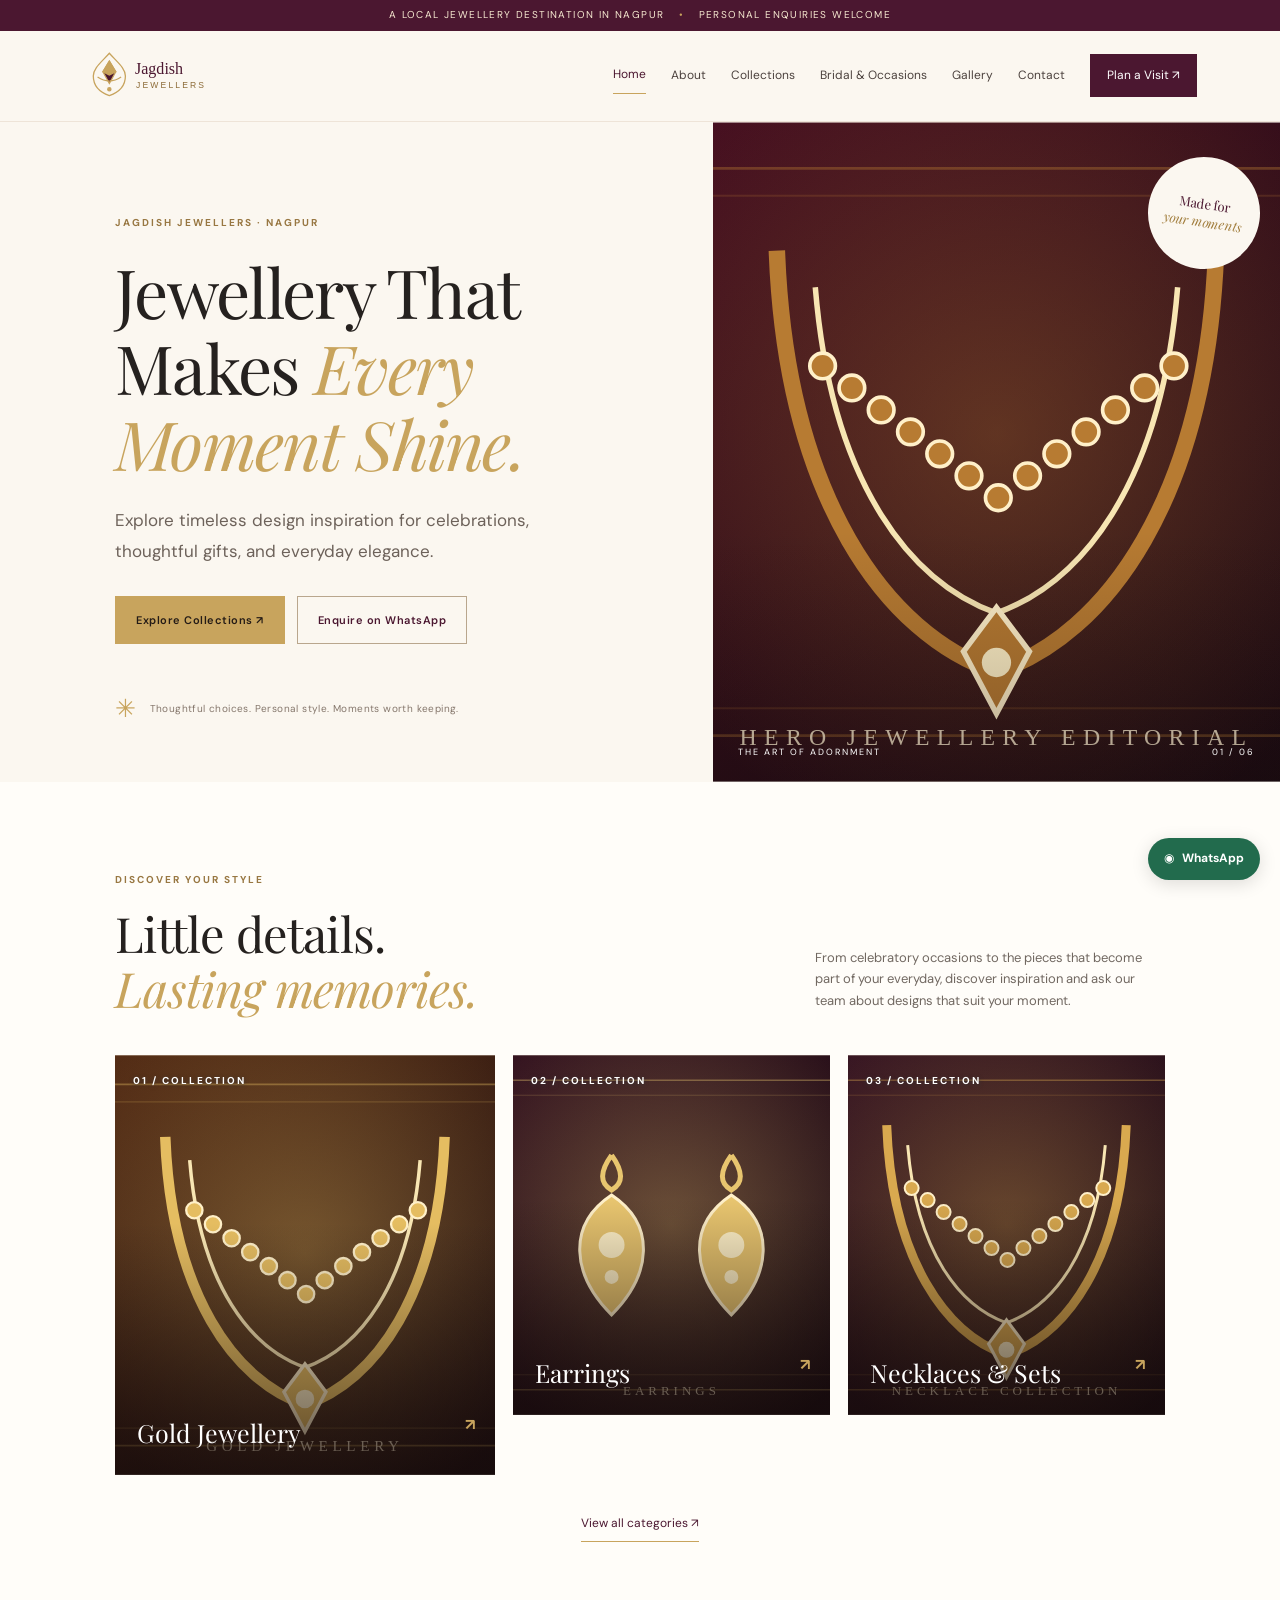
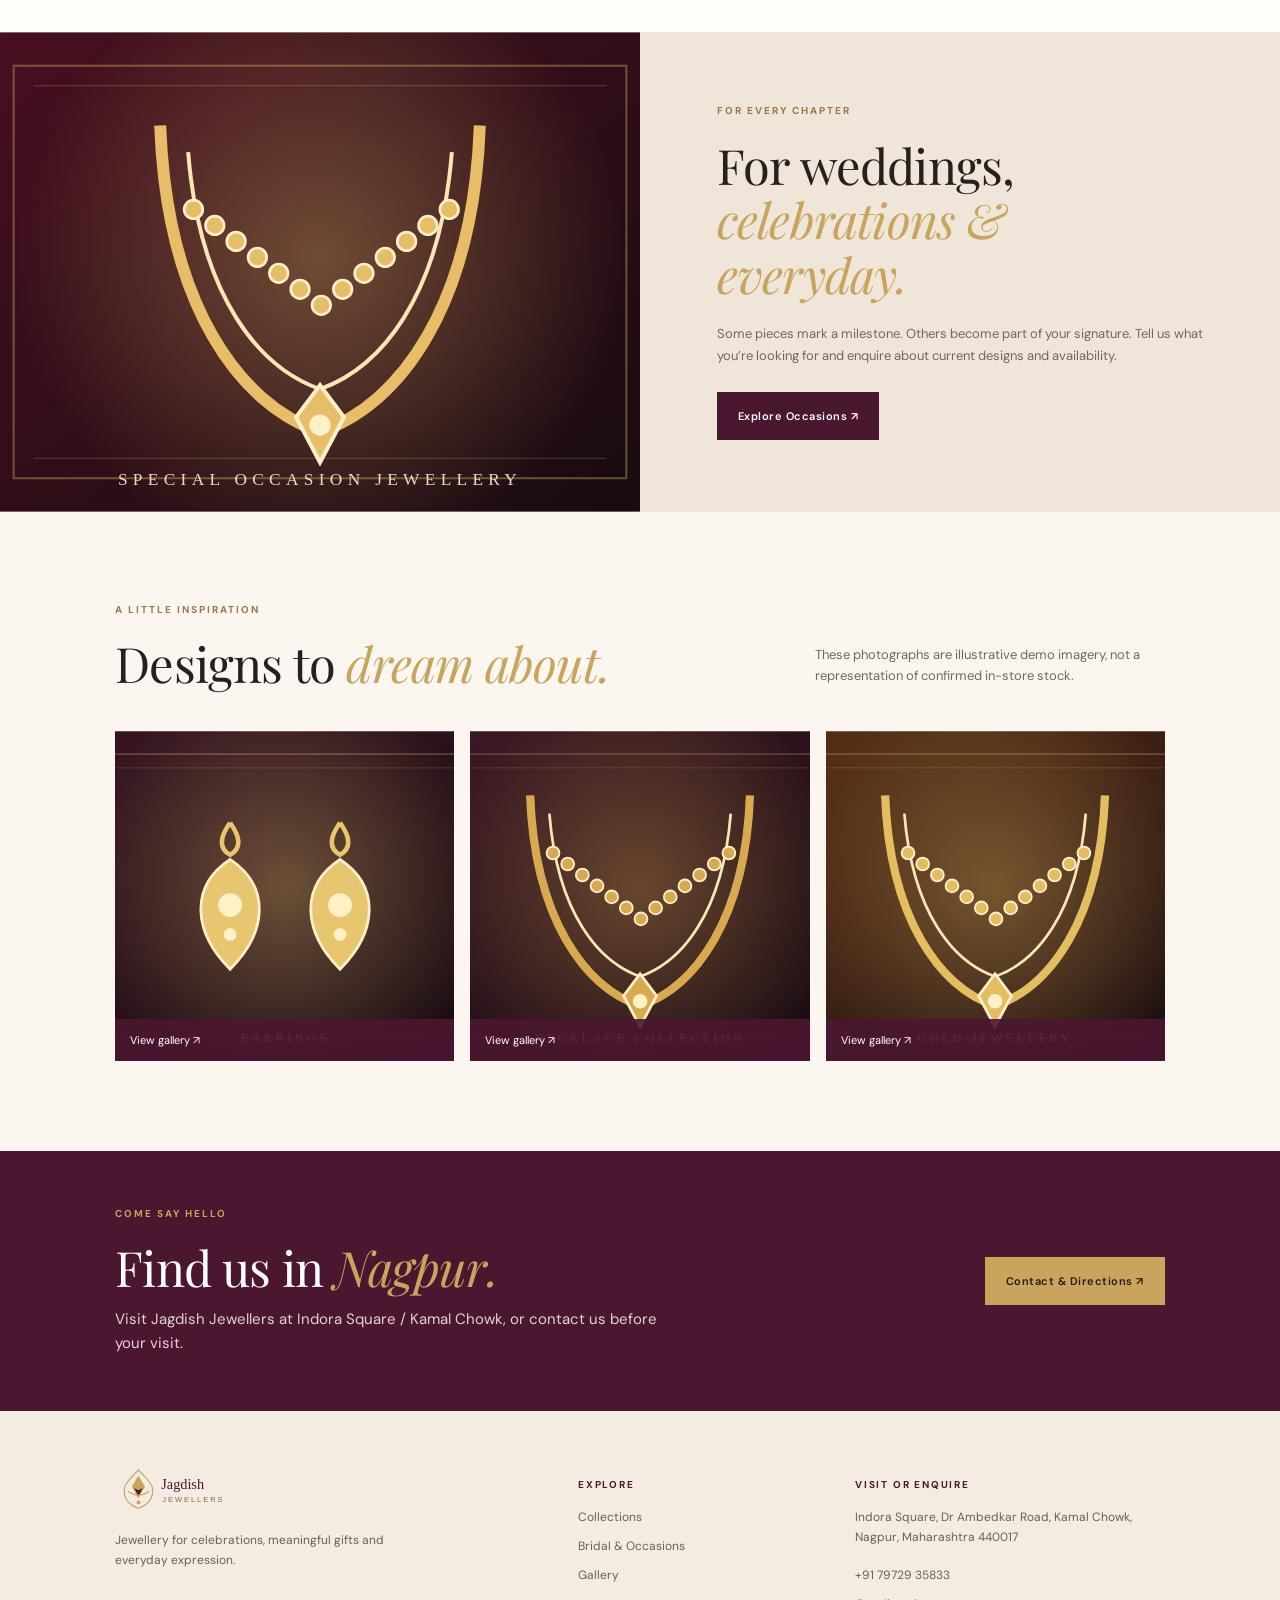
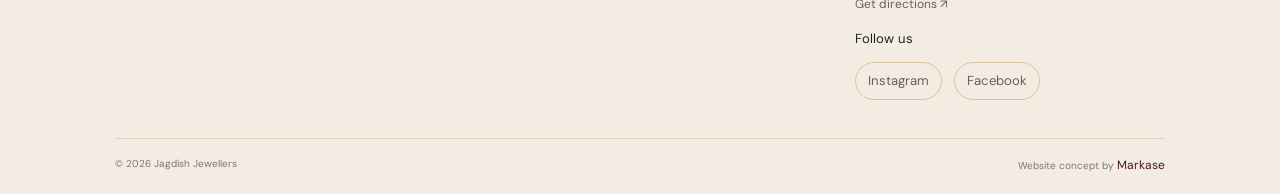
==== index.html @ 0ec29e6e "first commit" ====
<!doctype html><html lang="en"><head><meta charset="utf-8"><meta name="viewport" content="width=device-width, initial-scale=1"><title>Jewellery That Makes Every Moment Shine | Jagdish Jewellers, Nagpur</title><meta name="description" content="Discover jewellery inspiration for celebrations, thoughtful gifts and everyday elegance at Jagdish Jewellers in Nagpur."><meta name="theme-color" content="#4B1730"><meta property="og:type" content="website"><meta property="og:title" content="Jewellery That Makes Every Moment Shine | Jagdish Jewellers"><meta property="og:description" content="Discover jewellery inspiration for celebrations, thoughtful gifts and everyday elegance at Jagdish Jewellers in Nagpur."><meta property="og:image" content="assets/images/hero-jewellery.svg"><link rel="icon" href="assets/images/favicon.svg" type="image/svg+xml"><link rel="stylesheet" href="assets/css/styles.css"></head><body><a class="skip-link" href="#main">Skip to content</a><div class="topline">A local jewellery destination in Nagpur <span>•</span> Personal enquiries welcome</div><header class="site-header"><a class="brand" href="index.html" aria-label="Jagdish Jewellers home"><img src="assets/images/jagdish-jewellers-logo.svg" alt="Jagdish Jewellers"></a><button class="menu-toggle" aria-expanded="false" aria-controls="primary-nav">Menu ☰</button><nav id="primary-nav" class="nav"><a href="index.html" aria-current="page">Home</a><a href="about.html">About</a><a href="collections.html">Collections</a><a href="bridal.html">Bridal & Occasions</a><a href="gallery.html">Gallery</a><a href="contact.html">Contact</a><a class="nav-call" href="contact.html">Plan a Visit ↗</a></nav></header><main id="main"><section class="hero"><div class="hero-copy"><p class="eyebrow">JAGDISH JEWELLERS · NAGPUR</p><h1>Jewellery That Makes <em>Every Moment Shine.</em></h1><p class="lead">Explore timeless design inspiration for celebrations, thoughtful gifts, and everyday elegance.</p><div class="button-row"><a class="button button-gold" href="collections.html">Explore Collections ↗</a><a class="button button-outline" data-whatsapp href="#">Enquire on WhatsApp</a></div><div class="hero-note"><span class="ornament">✳</span><span>Thoughtful choices. Personal style. Moments worth keeping.</span></div></div><div class="hero-visual"><img class="hero-image" src="assets/images/hero-jewellery.svg" alt="Editorial jewellery inspiration in warm golden light"><div class="image-caption"><span>THE ART OF ADORNMENT</span><span>01 / 06</span></div><div class="hero-stamp">Made for<br><i>your moments</i></div></div></section><section class="intro-section section-pad"><div class="section-kicker">DISCOVER YOUR STYLE</div><div class="section-heading"><h2>Little details.<br><em>Lasting memories.</em></h2><p>From celebratory occasions to the pieces that become part of your everyday, discover inspiration and ask our team about designs that suit your moment.</p></div><div class="collection-grid"><a class="collection-card collection-tall" href="collections.html#gold"><img src="assets/images/gold-jewellery.svg" alt="Gold jewellery inspiration"><span class="card-index">01 / COLLECTION</span><span class="collection-title">Gold Jewellery <b>↗</b></span></a><a class="collection-card" href="collections.html#earrings"><img src="assets/images/earrings.svg" alt="Elegant earrings inspiration"><span class="card-index">02 / COLLECTION</span><span class="collection-title">Earrings <b>↗</b></span></a><a class="collection-card" href="collections.html#necklaces"><img src="assets/images/necklaces.svg" alt="Necklace design inspiration"><span class="card-index">03 / COLLECTION</span><span class="collection-title">Necklaces & Sets <b>↗</b></span></a></div><div class="center-link"><a class="text-link" href="collections.html">View all categories ↗</a></div></section><section class="occasion-band"><div class="occasion-photo"><img src="assets/images/occasion-jewellery.svg" alt="Jewellery styled for a special occasion" loading="lazy"></div><div class="occasion-copy"><p class="eyebrow">FOR EVERY CHAPTER</p><h2>For weddings,<br><em>celebrations & everyday.</em></h2><p>Some pieces mark a milestone. Others become part of your signature. Tell us what you’re looking for and enquire about current designs and availability.</p><a class="button button-dark" href="bridal.html">Explore Occasions ↗</a></div></section><section class="featured section-pad"><div class="section-kicker">A LITTLE INSPIRATION</div><div class="section-heading"><h2>Designs to <em>dream about.</em></h2><p>These photographs are illustrative demo imagery, not a representation of confirmed in-store stock.</p></div><div class="featured-grid"><a class="feature-tile" href="gallery.html"><img src="assets/images/earrings.svg" alt="Illustrative jewellery photography" loading="lazy"><span>View gallery ↗</span></a><a class="feature-tile" href="gallery.html"><img src="assets/images/necklaces.svg" alt="Illustrative jewellery photography" loading="lazy"><span>View gallery ↗</span></a><a class="feature-tile" href="gallery.html"><img src="assets/images/gold-jewellery.svg" alt="Illustrative jewellery photography" loading="lazy"><span>View gallery ↗</span></a></div></section><section class="visit-strip"><div><p class="eyebrow">COME SAY HELLO</p><h2>Find us in <em>Nagpur.</em></h2><p>Visit Jagdish Jewellers at Indora Square / Kamal Chowk, or contact us before your visit.</p></div><a class="button button-gold" href="contact.html">Contact & Directions ↗</a></section></main><footer class="footer"><div class="footer-main"><div><a class="brand footer-brand" href="index.html"><img src="assets/images/jagdish-jewellers-logo.svg" alt="Jagdish Jewellers"></a><p>Jewellery for celebrations, meaningful gifts and everyday expression.</p></div><div><h3>Explore</h3><a href="collections.html">Collections</a><a href="bridal.html">Bridal & Occasions</a><a href="gallery.html">Gallery</a></div><div><h3>Visit or enquire</h3><p data-address>Indora Square, Dr Ambedkar Road, Kamal Chowk, Nagpur, Maharashtra 440017</p><a data-phone href="tel:+917972935833">+91 79729 35833</a><a data-directions target="_blank" rel="noopener">Get directions ↗</a><div class="social-links" data-social aria-label="Social media"><span>Follow us</span><a href="https://www.instagram.com/" target="_blank" rel="noopener" aria-label="Instagram platform">Instagram</a><a href="https://www.facebook.com/" target="_blank" rel="noopener" aria-label="Facebook platform">Facebook</a></div></div></div><div class="footer-bottom"><span>© <span data-year></span> Jagdish Jewellers</span><span>Website concept by <a href="https://markase.in" target="_blank" rel="noopener">Markase</a></span></div></footer><a class="whatsapp-float" data-whatsapp href="https://wa.me/917972935833" target="_blank" rel="noopener" aria-label="Chat with Jagdish Jewellers on WhatsApp">◉ <b>WhatsApp</b></a><script src="assets/js/site-config.js"></script><script src="assets/js/main.js"></script></body></html>
---- assets/css/styles.css ----
@import url('https://fonts.googleapis.com/css2?family=DM+Sans:wght@400;500;600;700&family=Playfair+Display:ital,wght@0,400;0,500;0,600;1,400;1,500&display=swap');
:root{--wine:#4b1730;--gold:#c8a45d;--ivory:#fbf7f0;--ink:#25211f;--muted:#716861;--beige:#ede3d5;--line:#dfd2c1}*{box-sizing:border-box}html{scroll-behavior:smooth}body{margin:0;background:var(--ivory);color:var(--ink);font-family:'DM Sans',sans-serif;font-size:15px;line-height:1.65}img{display:block;max-width:100%;object-fit:cover}a{color:inherit;text-decoration:none}button,input,select,textarea{font:inherit}button,a{ -webkit-tap-highlight-color:transparent}a:focus-visible,button:focus-visible,input:focus-visible,select:focus-visible,textarea:focus-visible{outline:3px solid var(--gold);outline-offset:3px}.skip-link{position:absolute;left:-9999px;top:0;background:white;padding:1rem;z-index:100}.skip-link:focus{left:1rem}.topline{background:var(--wine);color:#f7ead1;text-align:center;padding:7px 12px;font-size:10px;letter-spacing:1.4px;text-transform:uppercase}.topline span{color:var(--gold);padding:0 10px}.site-header{height:91px;padding:0 6.5%;display:flex;align-items:center;justify-content:space-between;background:var(--ivory);position:relative;z-index:10;border-bottom:1px solid #eee4d8}.brand img{width:225px;height:auto}.nav{display:flex;align-items:center;gap:25px;font-size:12px}.nav a{padding:8px 0;color:#4c423e}.nav a[aria-current=page]{color:var(--wine);border-bottom:1px solid var(--gold)}.nav .nav-call{background:var(--wine);color:white;padding:12px 17px}.nav-call span{color:var(--gold);padding-left:9px}.menu-toggle{display:none;background:none;border:1px solid var(--line);padding:8px 12px;color:var(--wine)}h1,h2,h3{font-family:'Playfair Display',Georgia,serif;font-weight:400;line-height:1.12;margin:0}h1{font-size:clamp(42px,5.3vw,76px);letter-spacing:-1.7px}h2{font-size:clamp(32px,3.8vw,51px);letter-spacing:-.8px}h3{font-size:26px}h1 em,h2 em{font-weight:400;color:var(--gold)}p{margin:0 0 18px}.eyebrow,.section-kicker,.card-index{font-size:10px;letter-spacing:2px;font-weight:700;color:#987742}.lead{font-size:17px;line-height:1.8;color:#6d625a;max-width:470px;margin:24px 0 30px}.button{display:inline-flex;align-items:center;justify-content:center;gap:17px;padding:14px 20px;font-size:11px;letter-spacing:.5px;font-weight:600;border:1px solid transparent;min-height:48px;cursor:pointer}.button-gold{background:var(--gold);color:#241b16}.button-outline{border-color:#b9a68d;color:var(--wine)}.button-dark{background:var(--wine);color:white}.button-row{display:flex;gap:12px;flex-wrap:wrap}.hero{display:grid;grid-template-columns:1fr 1.03fr;min-height:620px;padding-left:9%;gap:4%;overflow:hidden}.hero-copy{padding:93px 0 52px;align-self:center;max-width:550px}.hero-copy h1{margin-top:22px}.hero-visual{position:relative;min-height:600px}.hero-image{width:100%;height:100%;position:absolute;inset:0;object-position:center}.hero-visual:after{content:'';position:absolute;inset:0;background:linear-gradient(0deg,rgba(20,10,12,.3),transparent 38%);pointer-events:none}.image-caption{position:absolute;z-index:1;bottom:22px;left:25px;right:25px;display:flex;justify-content:space-between;color:white;font-size:9px;letter-spacing:2px}.hero-stamp{position:absolute;z-index:2;right:20px;top:35px;background:var(--ivory);border-radius:50%;width:112px;height:112px;display:flex;flex-direction:column;align-items:center;justify-content:center;text-align:center;font-family:'Playfair Display';font-size:13px;line-height:1.4;color:var(--wine);transform:rotate(8deg)}.hero-stamp i{color:#a17d3c}.hero-note{display:flex;align-items:center;gap:13px;margin-top:44px;font-size:10px;color:#85776c;letter-spacing:.4px}.ornament{font-size:25px;color:var(--gold)}.section-pad{padding:90px 9%}.intro-section{background:#fffdf9}.section-heading{display:flex;justify-content:space-between;align-items:end;gap:40px;margin:18px 0 40px}.section-heading h2{max-width:500px}.section-heading>p{max-width:350px;color:var(--muted);font-size:13px;margin-bottom:4px}.collection-grid{display:grid;grid-template-columns:1.2fr 1fr 1fr;gap:18px}.collection-card{position:relative;display:block;height:360px;overflow:hidden;background:var(--beige)}.collection-card img{height:100%;width:100%;transition:transform .5s}.collection-card:hover img,.feature-tile:hover img{transform:scale(1.04)}.collection-tall{height:420px}.collection-card:after{content:'';position:absolute;inset:40% 0 0;background:linear-gradient(transparent,rgba(20,10,10,.68))}.card-index{position:absolute;z-index:1;top:18px;left:18px;color:white;text-shadow:0 1px 4px #333}.collection-title{position:absolute;z-index:2;bottom:22px;left:22px;right:20px;color:white;font-family:'Playfair Display';font-size:25px;display:flex;justify-content:space-between}.collection-title b{font-family:'DM Sans';font-size:16px;color:var(--gold)}.center-link{text-align:center;margin-top:35px}.text-link{display:inline-block;border-bottom:1px solid var(--gold);padding:4px 0 7px;font-size:12px;color:var(--wine)}.text-link span{padding-left:14px;color:#987742}.occasion-band{display:grid;grid-template-columns:1fr 1fr;background:#efe5d8;min-height:480px}.occasion-photo img{width:100%;height:100%;min-height:480px}.occasion-copy{align-self:center;padding:70px 12%}.occasion-copy h2{margin:17px 0 22px}.occasion-copy p:not(.eyebrow){color:var(--muted);font-size:13px;margin-bottom:26px}.featured{background:var(--ivory)}.featured-grid{display:grid;grid-template-columns:repeat(3,1fr);gap:16px}.feature-tile{height:330px;position:relative;overflow:hidden}.feature-tile img{width:100%;height:100%;transition:transform .5s}.feature-tile span{position:absolute;bottom:0;left:0;right:0;background:rgba(75,23,48,.9);color:white;padding:12px 15px;font-size:11px}.visit-strip{padding:55px 9%;background:var(--wine);color:white;display:flex;align-items:center;justify-content:space-between;gap:30px}.visit-strip h2{margin:12px 0}.visit-strip p:not(.eyebrow){color:#e1d3d1;max-width:570px;margin:0}.visit-strip .eyebrow{color:var(--gold)}.footer{background:#f3ece2;padding:55px 9% 18px}.footer-main{display:grid;grid-template-columns:1.3fr .7fr 1fr;gap:60px;padding-bottom:38px}.footer-brand img{width:200px;margin-bottom:17px}.footer p,.footer a{font-size:12px;color:#6b5e56}.footer-main>div:first-child p{max-width:270px;margin-top:5px}.footer h3{font:700 10px 'DM Sans';letter-spacing:1.8px;text-transform:uppercase;color:var(--wine);margin:12px 0 17px}.footer-main>div:not(:first-child)>a{display:block;margin-bottom:9px}.footer-bottom{border-top:1px solid var(--line);padding-top:17px;display:flex;justify-content:space-between;font-size:10px;color:#81756c}.footer-bottom a{color:var(--wine)}.social-links{display:flex;gap:12px}.whatsapp-float{position:fixed;z-index:15;bottom:20px;right:20px;background:#226b4d;color:white;border-radius:30px;padding:11px 16px;box-shadow:0 4px 18px #0002;display:flex;gap:8px;align-items:center;font-size:12px}.whatsapp-float span{font-size:17px}.page-intro{padding:70px 9%;display:grid;grid-template-columns:1fr .9fr;align-items:center;gap:8%;background:#f0e6da}.page-intro h1{font-size:clamp(40px,4.8vw,66px);margin:18px 0}.intro-image{width:100%;height:420px}.story-section{display:grid;grid-template-columns:1fr 1fr;gap:9%;align-items:center}.story-image img{height:530px;width:100%}.story-copy h2{margin:18px 0 25px}.story-copy p{font-size:14px;color:var(--muted)}.small-note{font-size:11px;color:#87796d;margin-top:18px}.values-band{display:grid;grid-template-columns:repeat(3,1fr);background:#efe5d8;padding:55px 9%;gap:40px}.values-band span{color:#aa8747;font-size:11px;letter-spacing:2px}.values-band h3{margin:12px 0}.values-band p{font-size:12px;color:var(--muted);margin:0}.simple-cta{text-align:center;padding:80px 20px}.simple-cta h2{margin:16px auto 24px}.simple-cta>p:not(.eyebrow){color:var(--muted)}.page-banner{padding:85px 9%;text-align:center;position:relative;overflow:hidden}.page-banner h1{font-size:clamp(42px,5vw,68px);max-width:850px;margin:18px auto}.page-banner>p:not(.eyebrow){max-width:570px;margin:0 auto;color:var(--muted)}.burgundy-banner{background:var(--wine);color:white}.burgundy-banner .eyebrow{color:var(--gold)}.burgundy-banner h1 em{color:#e2c27b}.burgundy-banner>p:not(.eyebrow){color:#e6d8dc}.banner-ornament{color:var(--gold);font-size:44px;margin-top:22px}.category-grid{display:grid;grid-template-columns:1fr 1fr;gap:25px 22px}.category-card{background:#fffdf9;display:grid;grid-template-columns:.9fr 1fr;min-height:280px}.category-card>img{width:100%;height:100%;min-height:280px}.category-copy{padding:25px 22px;align-self:center}.category-copy .card-index{position:static;color:#a07b3a}.category-copy h2{font-size:27px;margin:10px 0}.category-copy p{font-size:12px;color:var(--muted)}.category-copy .text-link{font-size:10px}.bridal-hero{display:grid;grid-template-columns:.85fr 1.15fr;min-height:590px;background:#eee2d4}.bridal-hero-copy{padding:80px 7% 65px 15%;align-self:center}.bridal-hero h1{margin:20px 0}.bridal-hero-img{width:100%;height:100%;min-height:590px}.occasion-editorial-head{max-width:720px;margin-bottom:40px}.occasion-editorial-head h2{margin-top:15px}.occasion-columns{display:grid;grid-template-columns:repeat(3,1fr);gap:24px}.occasion-columns img{height:360px;width:100%;margin-bottom:22px}.occasion-columns h3{margin:8px 0}.occasion-columns p{font-size:13px;color:var(--muted)}.bridal-quote{text-align:center;padding:65px 15%;background:#efe5d8}.quote-mark{font-family:Georgia;font-size:70px;line-height:1;color:var(--gold)}.bridal-quote p{font-family:'Playfair Display';font-size:clamp(25px,3vw,38px);max-width:700px;margin:0 auto 20px}.light-banner{background:#f0e6da}.gallery-tools{display:flex;justify-content:space-between;align-items:center;gap:20px;margin-bottom:25px;font-size:10px;letter-spacing:1.5px;color:#947542}.filter-list{display:flex;gap:7px;flex-wrap:wrap}.filter-button{border:1px solid var(--line);background:transparent;color:#6e625a;padding:8px 14px;font-size:11px;cursor:pointer}.filter-button.active,.filter-button:hover{background:var(--wine);color:white;border-color:var(--wine)}.gallery-grid{columns:3 230px;column-gap:16px}.gallery-item{width:100%;display:block;position:relative;border:0;background:none;padding:0;margin:0 0 16px;break-inside:avoid;cursor:zoom-in;text-align:left}.gallery-item img{width:100%;height:auto;max-height:460px}.gallery-item span{display:flex;justify-content:space-between;padding:10px 0;color:var(--wine);font-size:11px}.gallery-item[hidden]{display:none}.lightbox{border:0;padding:0;background:#1b1516;color:white;max-width:min(90vw,1000px);max-height:90vh;overflow:visible}.lightbox::backdrop{background:#171014e8}.lightbox img{max-width:86vw;max-height:78vh;object-fit:contain}.lightbox p{padding:12px 18px;margin:0;font-size:12px}.lightbox-close{position:absolute;right:-14px;top:-17px;border:0;border-radius:50%;width:38px;height:38px;background:var(--gold);font-size:25px;cursor:pointer}.contact-banner{background:#f0e6da}.contact-layout{display:grid;grid-template-columns:.75fr 1.25fr;gap:8%;align-items:start}.contact-details h2{margin:15px 0 32px}.contact-detail{padding:18px 0;border-top:1px solid var(--line)}.contact-detail span{display:block;font-size:9px;letter-spacing:1.8px;color:#a08044;margin-bottom:7px}.contact-detail p,.contact-detail a{font-size:13px;margin:0}.contact-detail a{color:var(--wine);text-decoration:underline;text-underline-offset:3px}.contact-details>.button{margin-top:18px}.map-wrap{background:#e9dfd2}.map-wrap iframe{width:100%;height:410px;border:0;display:block}.map-caption{padding:15px 18px;display:flex;justify-content:space-between;gap:10px;font-size:9px;letter-spacing:1px;color:var(--wine)}.map-caption a{text-decoration:underline}.enquiry-section{background:#efe5d8;padding:75px 12%;display:grid;grid-template-columns:.8fr 1.2fr;gap:10%}.enquiry-intro h2{margin:16px 0}.enquiry-intro p:not(.eyebrow){font-size:13px;color:var(--muted)}.enquiry-form label{display:block;font-size:11px;color:#554740;margin-bottom:17px}.form-row{display:grid;grid-template-columns:1fr 1fr;gap:15px}.enquiry-form input,.enquiry-form select,.enquiry-form textarea{width:100%;margin-top:7px;padding:13px;border:1px solid #d3c3b1;background:#fffdf9;color:var(--ink);border-radius:0}.privacy-note,.form-status{font-size:10px;color:#766960}.form-status{margin-top:14px}.not-found{min-height:100vh;display:flex;flex-direction:column;align-items:flex-start;justify-content:center;padding:10%;background:#f0e6da}.not-found .brand{margin-bottom:65px}.not-found h1{max-width:750px;margin:20px 0}.not-found>p{margin:18px 0}.not-found>p:last-child{font-size:12px}
@media(max-width:900px){.site-header{padding:0 5%;height:78px}.brand img{width:190px}.menu-toggle{display:block}.nav{display:none;position:absolute;top:78px;left:0;right:0;background:var(--ivory);padding:18px 5% 25px;box-shadow:0 12px 20px #0001;flex-direction:column;align-items:stretch;gap:7px}.nav.open{display:flex}.nav a{padding:11px 4px}.nav .nav-call{padding:12px}.hero{padding-left:6%;grid-template-columns:1fr 1fr;gap:3%;min-height:540px}.hero-copy{padding:60px 0}.hero-visual{min-height:540px}.hero-stamp{width:88px;height:88px;font-size:11px}.section-pad{padding:70px 6%}.collection-card{height:320px}.collection-tall{height:370px}.occasion-copy{padding:50px 8%}.footer{padding:45px 6% 18px}.page-intro{padding:60px 6%;gap:5%}.category-grid{padding:60px 5%;gap:16px}.category-card{grid-template-columns:.8fr 1fr}.category-copy{padding:18px 15px}.category-copy h2{font-size:23px}.bridal-hero-copy{padding:55px 6% 55px 10%}.contact-layout{padding:60px 6%;gap:5%}.enquiry-section{padding:60px 7%;gap:6%}}
@media(max-width:640px){.topline{font-size:8px;letter-spacing:.7px}.topline span{padding:0 4px}.hero{display:flex;flex-direction:column;padding:0;gap:0}.hero-copy{padding:55px 7% 38px}.hero-copy h1{font-size:47px}.lead{font-size:15px;margin:18px 0 23px}.hero-visual{min-height:390px}.hero-note{margin-top:27px}.button{padding:13px 15px;font-size:10px}.section-pad{padding:55px 6%}.section-heading{display:block;margin:15px 0 28px}.section-heading>p{margin-top:16px}.collection-grid{grid-template-columns:1fr 1fr;gap:10px}.collection-card,.collection-tall{height:270px}.collection-tall{grid-column:span 2;height:330px}.collection-title{font-size:20px;left:15px;bottom:15px}.card-index{left:12px;top:12px;font-size:8px}.occasion-band{grid-template-columns:1fr}.occasion-photo img{min-height:320px;height:320px}.occasion-copy{padding:45px 7%}.featured-grid{grid-template-columns:1fr 1fr;gap:10px}.feature-tile{height:260px}.feature-tile:last-child{display:none}.visit-strip{padding:42px 7%;display:block}.visit-strip .button{margin-top:24px}.footer-main{grid-template-columns:1fr 1fr;gap:25px}.footer-main>div:first-child{grid-column:span 2}.footer-bottom{gap:15px;flex-wrap:wrap}.whatsapp-float{right:12px;bottom:12px;padding:10px 13px}.page-intro{display:flex;flex-direction:column;align-items:stretch;padding:45px 6%;gap:28px}.page-intro h1{font-size:44px}.intro-image{height:300px}.story-section{grid-template-columns:1fr;gap:32px}.story-image img{height:360px}.values-band{grid-template-columns:1fr;gap:25px;padding:40px 7%}.simple-cta{padding:60px 7%}.page-banner{padding:60px 6%}.page-banner h1{font-size:44px}.category-grid{grid-template-columns:1fr;padding:38px 5%;gap:15px}.category-card{min-height:230px;grid-template-columns:.85fr 1fr}.category-card>img{min-height:230px}.category-copy{padding:15px 12px}.category-copy h2{font-size:21px}.category-copy p{font-size:11px}.category-copy .text-link{font-size:9px}.bridal-hero{grid-template-columns:1fr}.bridal-hero-copy{padding:55px 7% 40px}.bridal-hero h1{font-size:48px}.bridal-hero-img{min-height:350px;height:350px}.occasion-columns{grid-template-columns:1fr;gap:32px}.occasion-columns img{height:330px;margin-bottom:15px}.bridal-quote{padding:45px 8%}.gallery-tools{align-items:flex-start;flex-direction:column}.gallery-grid{columns:2 130px;column-gap:10px}.gallery-item{margin-bottom:10px}.gallery-item span{font-size:10px}.contact-layout{grid-template-columns:1fr;gap:35px;padding:48px 6%}.map-wrap iframe{height:330px}.map-caption{flex-direction:column}.enquiry-section{grid-template-columns:1fr;padding:48px 6%;gap:24px}.form-row{grid-template-columns:1fr;gap:0}.not-found h1{font-size:43px}}@media(prefers-reduced-motion:reduce){*,*::before,*::after{scroll-behavior:auto!important;transition:none!important;animation:none!important}}

/* Final polish: local artwork, consistent image crops and visible social footer links */
img{max-width:100%;} .hero-image,.collection-card img,.occasion-photo img,.feature-tile img,.category-card img,.gallery-item img,.story-image img,.bridal-hero-img,.occasion-columns img{object-fit:cover;display:block;width:100%;} .social-links{display:flex;flex-wrap:wrap;align-items:center;gap:12px;margin-top:14px}.social-links span{flex-basis:100%;font-size:.82rem;color:inherit}.social-links a{display:inline-flex;align-items:center;justify-content:center;border:1px solid rgba(200,164,93,.55);border-radius:999px;padding:7px 12px;text-decoration:none;font-size:.82rem;transition:background .2s,color .2s}.social-links a:hover{background:#c8a45d;color:#35101d}.contact-layout{align-items:start}.map-wrap iframe{width:100%;min-height:360px;border:0;display:block}.contact-detail p{max-width:38ch;line-height:1.65}.footer-main{align-items:start}.footer a{overflow-wrap:anywhere}.page-banner p{max-width:720px}.gallery-item[hidden]{display:none!important}
@media(max-width:700px){.footer-main{grid-template-columns:1fr!important}.map-wrap iframe{min-height:280px}.social-links{margin-bottom:8px}.contact-layout{gap:28px}.hero{min-height:auto}.hero-copy{padding:36px 22px}.section-pad{padding-left:20px;padding-right:20px}}
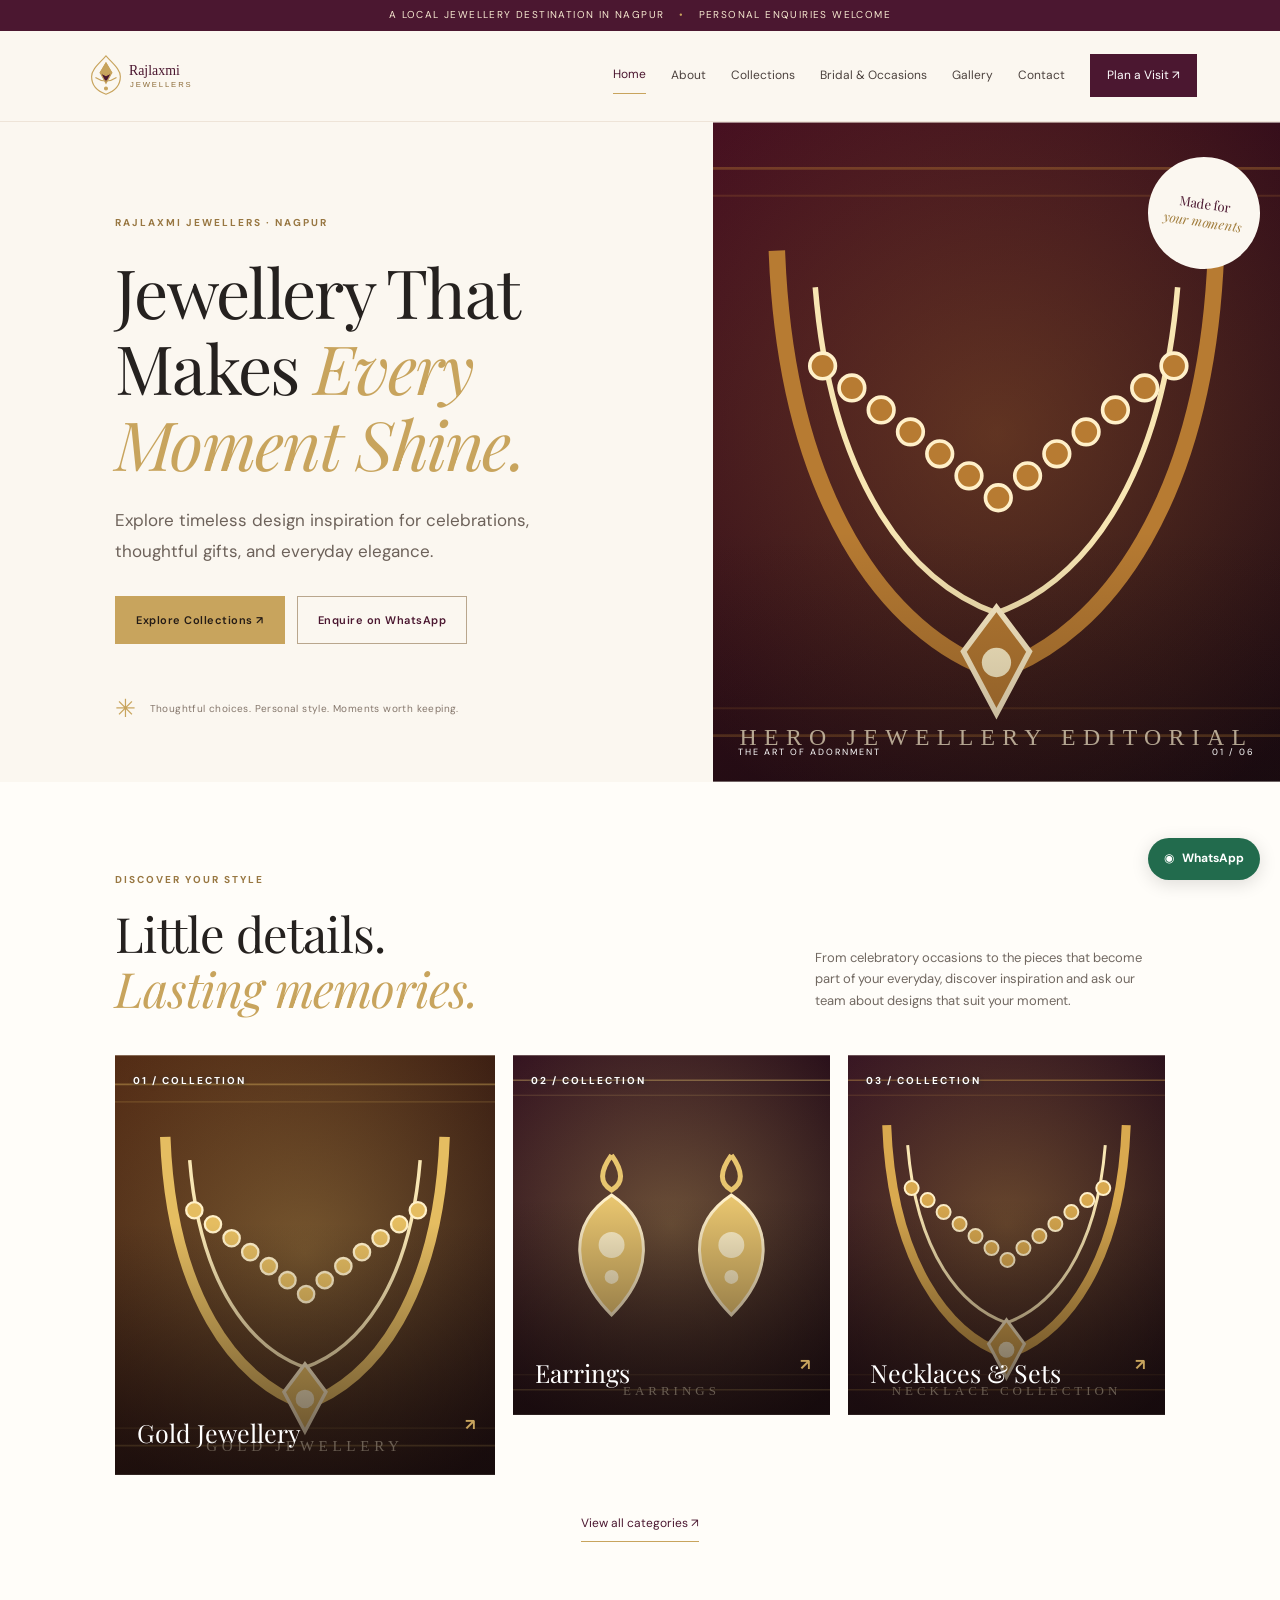
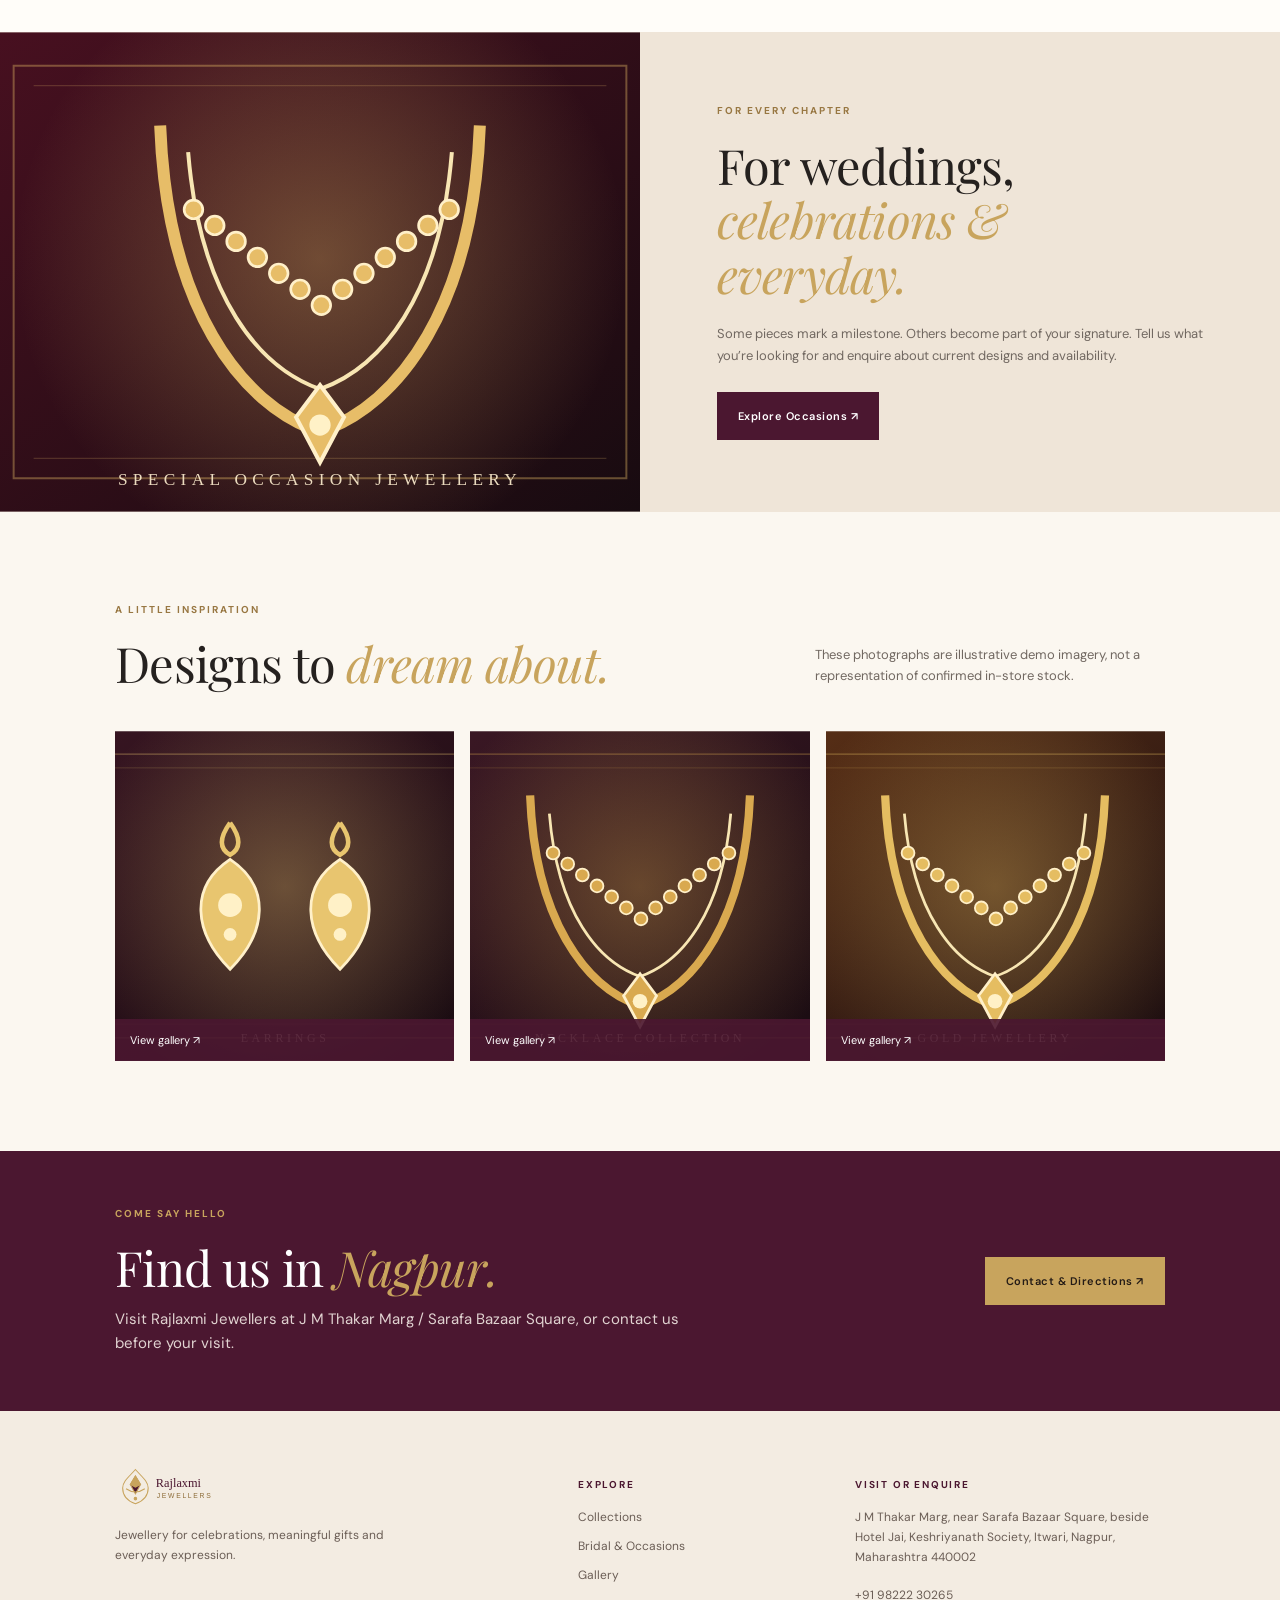
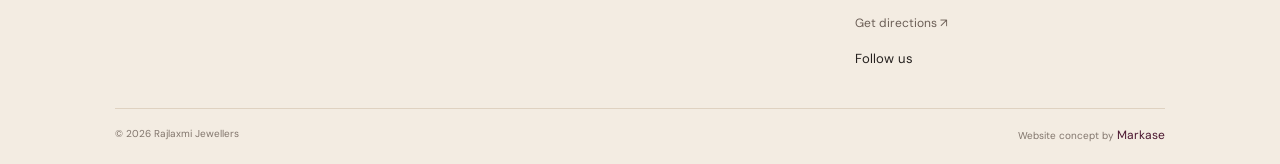
==== commit fef2ad01: "Update website for Rajlaxmi Jewellers" ====
--- a/index.html
+++ b/index.html
@@ -1 +1 @@
-<!doctype html><html lang="en"><head><meta charset="utf-8"><meta name="viewport" content="width=device-width, initial-scale=1"><title>Jewellery That Makes Every Moment Shine | Jagdish Jewellers, Nagpur</title><meta name="description" content="Discover jewellery inspiration for celebrations, thoughtful gifts and everyday elegance at Jagdish Jewellers in Nagpur."><meta name="theme-color" content="#4B1730"><meta property="og:type" content="website"><meta property="og:title" content="Jewellery That Makes Every Moment Shine | Jagdish Jewellers"><meta property="og:description" content="Discover jewellery inspiration for celebrations, thoughtful gifts and everyday elegance at Jagdish Jewellers in Nagpur."><meta property="og:image" content="assets/images/hero-jewellery.svg"><link rel="icon" href="assets/images/favicon.svg" type="image/svg+xml"><link rel="stylesheet" href="assets/css/styles.css"></head><body><a class="skip-link" href="#main">Skip to content</a><div class="topline">A local jewellery destination in Nagpur <span>•</span> Personal enquiries welcome</div><header class="site-header"><a class="brand" href="index.html" aria-label="Jagdish Jewellers home"><img src="assets/images/jagdish-jewellers-logo.svg" alt="Jagdish Jewellers"></a><button class="menu-toggle" aria-expanded="false" aria-controls="primary-nav">Menu ☰</button><nav id="primary-nav" class="nav"><a href="index.html" aria-current="page">Home</a><a href="about.html">About</a><a href="collections.html">Collections</a><a href="bridal.html">Bridal & Occasions</a><a href="gallery.html">Gallery</a><a href="contact.html">Contact</a><a class="nav-call" href="contact.html">Plan a Visit ↗</a></nav></header><main id="main"><section class="hero"><div class="hero-copy"><p class="eyebrow">JAGDISH JEWELLERS · NAGPUR</p><h1>Jewellery That Makes <em>Every Moment Shine.</em></h1><p class="lead">Explore timeless design inspiration for celebrations, thoughtful gifts, and everyday elegance.</p><div class="button-row"><a class="button button-gold" href="collections.html">Explore Collections ↗</a><a class="button button-outline" data-whatsapp href="#">Enquire on WhatsApp</a></div><div class="hero-note"><span class="ornament">✳</span><span>Thoughtful choices. Personal style. Moments worth keeping.</span></div></div><div class="hero-visual"><img class="hero-image" src="assets/images/hero-jewellery.svg" alt="Editorial jewellery inspiration in warm golden light"><div class="image-caption"><span>THE ART OF ADORNMENT</span><span>01 / 06</span></div><div class="hero-stamp">Made for<br><i>your moments</i></div></div></section><section class="intro-section section-pad"><div class="section-kicker">DISCOVER YOUR STYLE</div><div class="section-heading"><h2>Little details.<br><em>Lasting memories.</em></h2><p>From celebratory occasions to the pieces that become part of your everyday, discover inspiration and ask our team about designs that suit your moment.</p></div><div class="collection-grid"><a class="collection-card collection-tall" href="collections.html#gold"><img src="assets/images/gold-jewellery.svg" alt="Gold jewellery inspiration"><span class="card-index">01 / COLLECTION</span><span class="collection-title">Gold Jewellery <b>↗</b></span></a><a class="collection-card" href="collections.html#earrings"><img src="assets/images/earrings.svg" alt="Elegant earrings inspiration"><span class="card-index">02 / COLLECTION</span><span class="collection-title">Earrings <b>↗</b></span></a><a class="collection-card" href="collections.html#necklaces"><img src="assets/images/necklaces.svg" alt="Necklace design inspiration"><span class="card-index">03 / COLLECTION</span><span class="collection-title">Necklaces & Sets <b>↗</b></span></a></div><div class="center-link"><a class="text-link" href="collections.html">View all categories ↗</a></div></section><section class="occasion-band"><div class="occasion-photo"><img src="assets/images/occasion-jewellery.svg" alt="Jewellery styled for a special occasion" loading="lazy"></div><div class="occasion-copy"><p class="eyebrow">FOR EVERY CHAPTER</p><h2>For weddings,<br><em>celebrations & everyday.</em></h2><p>Some pieces mark a milestone. Others become part of your signature. Tell us what you’re looking for and enquire about current designs and availability.</p><a class="button button-dark" href="bridal.html">Explore Occasions ↗</a></div></section><section class="featured section-pad"><div class="section-kicker">A LITTLE INSPIRATION</div><div class="section-heading"><h2>Designs to <em>dream about.</em></h2><p>These photographs are illustrative demo imagery, not a representation of confirmed in-store stock.</p></div><div class="featured-grid"><a class="feature-tile" href="gallery.html"><img src="assets/images/earrings.svg" alt="Illustrative jewellery photography" loading="lazy"><span>View gallery ↗</span></a><a class="feature-tile" href="gallery.html"><img src="assets/images/necklaces.svg" alt="Illustrative jewellery photography" loading="lazy"><span>View gallery ↗</span></a><a class="feature-tile" href="gallery.html"><img src="assets/images/gold-jewellery.svg" alt="Illustrative jewellery photography" loading="lazy"><span>View gallery ↗</span></a></div></section><section class="visit-strip"><div><p class="eyebrow">COME SAY HELLO</p><h2>Find us in <em>Nagpur.</em></h2><p>Visit Jagdish Jewellers at Indora Square / Kamal Chowk, or contact us before your visit.</p></div><a class="button button-gold" href="contact.html">Contact & Directions ↗</a></section></main><footer class="footer"><div class="footer-main"><div><a class="brand footer-brand" href="index.html"><img src="assets/images/jagdish-jewellers-logo.svg" alt="Jagdish Jewellers"></a><p>Jewellery for celebrations, meaningful gifts and everyday expression.</p></div><div><h3>Explore</h3><a href="collections.html">Collections</a><a href="bridal.html">Bridal & Occasions</a><a href="gallery.html">Gallery</a></div><div><h3>Visit or enquire</h3><p data-address>Indora Square, Dr Ambedkar Road, Kamal Chowk, Nagpur, Maharashtra 440017</p><a data-phone href="tel:+917972935833">+91 79729 35833</a><a data-directions target="_blank" rel="noopener">Get directions ↗</a><div class="social-links" data-social aria-label="Social media"><span>Follow us</span><a href="https://www.instagram.com/" target="_blank" rel="noopener" aria-label="Instagram platform">Instagram</a><a href="https://www.facebook.com/" target="_blank" rel="noopener" aria-label="Facebook platform">Facebook</a></div></div></div><div class="footer-bottom"><span>© <span data-year></span> Jagdish Jewellers</span><span>Website concept by <a href="https://markase.in" target="_blank" rel="noopener">Markase</a></span></div></footer><a class="whatsapp-float" data-whatsapp href="https://wa.me/917972935833" target="_blank" rel="noopener" aria-label="Chat with Jagdish Jewellers on WhatsApp">◉ <b>WhatsApp</b></a><script src="assets/js/site-config.js"></script><script src="assets/js/main.js"></script></body></html>+<!doctype html><html lang="en"><head><meta charset="utf-8"><meta name="viewport" content="width=device-width, initial-scale=1"><title>Jewellery That Makes Every Moment Shine | Rajlaxmi Jewellers, Nagpur</title><meta name="description" content="Discover jewellery inspiration for celebrations, thoughtful gifts and everyday elegance at Rajlaxmi Jewellers in Nagpur."><meta name="theme-color" content="#4B1730"><meta property="og:type" content="website"><meta property="og:title" content="Jewellery That Makes Every Moment Shine | Rajlaxmi Jewellers"><meta property="og:description" content="Discover jewellery inspiration for celebrations, thoughtful gifts and everyday elegance at Rajlaxmi Jewellers in Nagpur."><meta property="og:image" content="assets/images/hero-jewellery.svg"><link rel="icon" href="assets/images/favicon.svg" type="image/svg+xml"><link rel="stylesheet" href="assets/css/styles.css"></head><body><a class="skip-link" href="#main">Skip to content</a><div class="topline">A local jewellery destination in Nagpur <span>•</span> Personal enquiries welcome</div><header class="site-header"><a class="brand" href="index.html" aria-label="Rajlaxmi Jewellers home"><img src="assets/images/rajlaxmi-jewellers-logo.svg" alt="Rajlaxmi Jewellers"></a><button class="menu-toggle" aria-expanded="false" aria-controls="primary-nav">Menu ☰</button><nav id="primary-nav" class="nav"><a href="index.html" aria-current="page">Home</a><a href="about.html">About</a><a href="collections.html">Collections</a><a href="bridal.html">Bridal & Occasions</a><a href="gallery.html">Gallery</a><a href="contact.html">Contact</a><a class="nav-call" href="contact.html">Plan a Visit ↗</a></nav></header><main id="main"><section class="hero"><div class="hero-copy"><p class="eyebrow">RAJLAXMI JEWELLERS · NAGPUR</p><h1>Jewellery That Makes <em>Every Moment Shine.</em></h1><p class="lead">Explore timeless design inspiration for celebrations, thoughtful gifts, and everyday elegance.</p><div class="button-row"><a class="button button-gold" href="collections.html">Explore Collections ↗</a><a class="button button-outline" data-whatsapp href="#">Enquire on WhatsApp</a></div><div class="hero-note"><span class="ornament">✳</span><span>Thoughtful choices. Personal style. Moments worth keeping.</span></div></div><div class="hero-visual"><img class="hero-image" src="assets/images/hero-jewellery.svg" alt="Editorial jewellery inspiration in warm golden light"><div class="image-caption"><span>THE ART OF ADORNMENT</span><span>01 / 06</span></div><div class="hero-stamp">Made for<br><i>your moments</i></div></div></section><section class="intro-section section-pad"><div class="section-kicker">DISCOVER YOUR STYLE</div><div class="section-heading"><h2>Little details.<br><em>Lasting memories.</em></h2><p>From celebratory occasions to the pieces that become part of your everyday, discover inspiration and ask our team about designs that suit your moment.</p></div><div class="collection-grid"><a class="collection-card collection-tall" href="collections.html#gold"><img src="assets/images/gold-jewellery.svg" alt="Gold jewellery inspiration"><span class="card-index">01 / COLLECTION</span><span class="collection-title">Gold Jewellery <b>↗</b></span></a><a class="collection-card" href="collections.html#earrings"><img src="assets/images/earrings.svg" alt="Elegant earrings inspiration"><span class="card-index">02 / COLLECTION</span><span class="collection-title">Earrings <b>↗</b></span></a><a class="collection-card" href="collections.html#necklaces"><img src="assets/images/necklaces.svg" alt="Necklace design inspiration"><span class="card-index">03 / COLLECTION</span><span class="collection-title">Necklaces & Sets <b>↗</b></span></a></div><div class="center-link"><a class="text-link" href="collections.html">View all categories ↗</a></div></section><section class="occasion-band"><div class="occasion-photo"><img src="assets/images/occasion-jewellery.svg" alt="Jewellery styled for a special occasion" loading="lazy"></div><div class="occasion-copy"><p class="eyebrow">FOR EVERY CHAPTER</p><h2>For weddings,<br><em>celebrations & everyday.</em></h2><p>Some pieces mark a milestone. Others become part of your signature. Tell us what you’re looking for and enquire about current designs and availability.</p><a class="button button-dark" href="bridal.html">Explore Occasions ↗</a></div></section><section class="featured section-pad"><div class="section-kicker">A LITTLE INSPIRATION</div><div class="section-heading"><h2>Designs to <em>dream about.</em></h2><p>These photographs are illustrative demo imagery, not a representation of confirmed in-store stock.</p></div><div class="featured-grid"><a class="feature-tile" href="gallery.html"><img src="assets/images/earrings.svg" alt="Illustrative jewellery photography" loading="lazy"><span>View gallery ↗</span></a><a class="feature-tile" href="gallery.html"><img src="assets/images/necklaces.svg" alt="Illustrative jewellery photography" loading="lazy"><span>View gallery ↗</span></a><a class="feature-tile" href="gallery.html"><img src="assets/images/gold-jewellery.svg" alt="Illustrative jewellery photography" loading="lazy"><span>View gallery ↗</span></a></div></section><section class="visit-strip"><div><p class="eyebrow">COME SAY HELLO</p><h2>Find us in <em>Nagpur.</em></h2><p>Visit Rajlaxmi Jewellers at J M Thakar Marg / Sarafa Bazaar Square, or contact us before your visit.</p></div><a class="button button-gold" href="contact.html">Contact & Directions ↗</a></section></main><footer class="footer"><div class="footer-main"><div><a class="brand footer-brand" href="index.html"><img src="assets/images/rajlaxmi-jewellers-logo.svg" alt="Rajlaxmi Jewellers"></a><p>Jewellery for celebrations, meaningful gifts and everyday expression.</p></div><div><h3>Explore</h3><a href="collections.html">Collections</a><a href="bridal.html">Bridal & Occasions</a><a href="gallery.html">Gallery</a></div><div><h3>Visit or enquire</h3><p data-address>J M Thakar Marg, near Sarafa Bazaar Square, beside Hotel Jai, Keshriyanath Society, Itwari, Nagpur, Maharashtra 440002</p><a data-phone href="tel:+919822230265">+91 98222 30265</a><a data-directions target="_blank" rel="noopener">Get directions ↗</a><div class="social-links" data-social aria-label="Social media"><span>Follow us</span></div></div></div><div class="footer-bottom"><span>© <span data-year></span> Rajlaxmi Jewellers</span><span>Website concept by <a href="https://markase.in" target="_blank" rel="noopener">Markase</a></span></div></footer><a class="whatsapp-float" data-whatsapp href="https://wa.me/919822230265" target="_blank" rel="noopener" aria-label="Chat with Rajlaxmi Jewellers on WhatsApp">◉ <b>WhatsApp</b></a><script src="assets/js/site-config.js"></script><script src="assets/js/main.js"></script></body></html>
